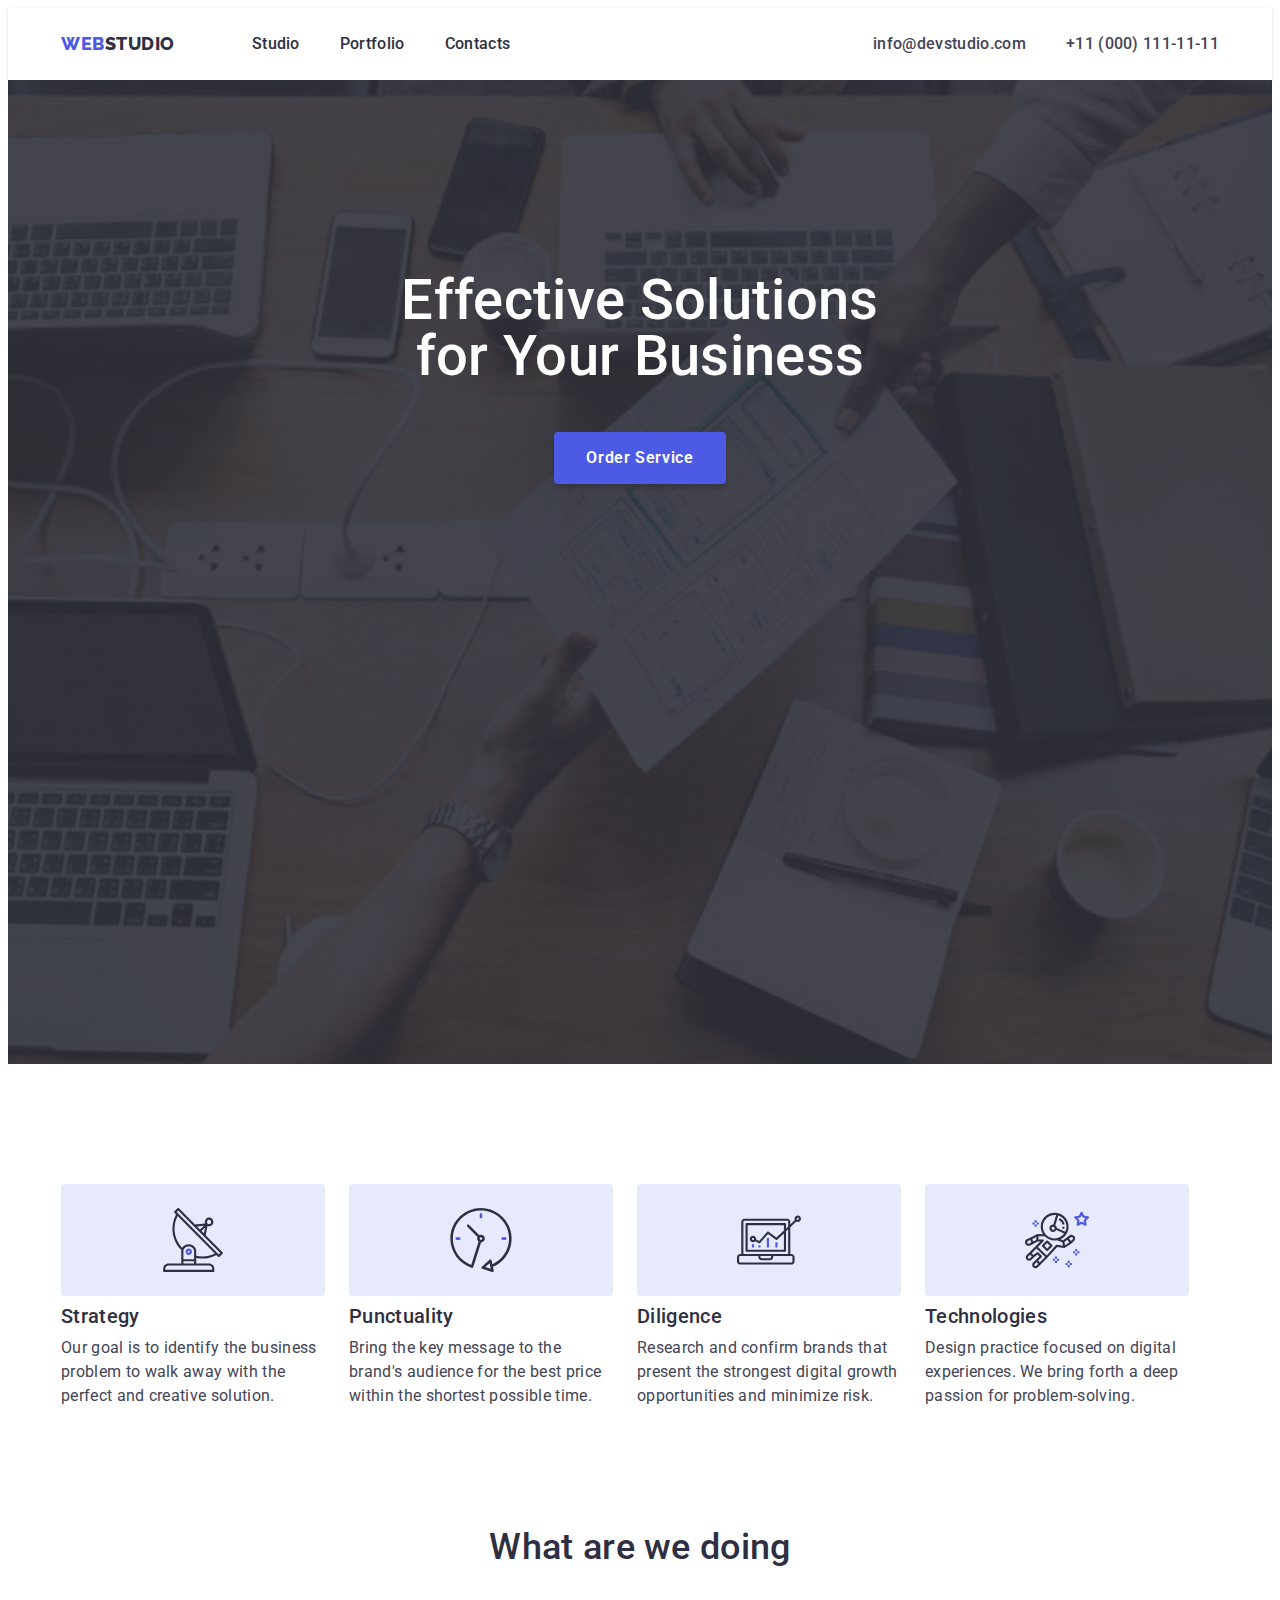
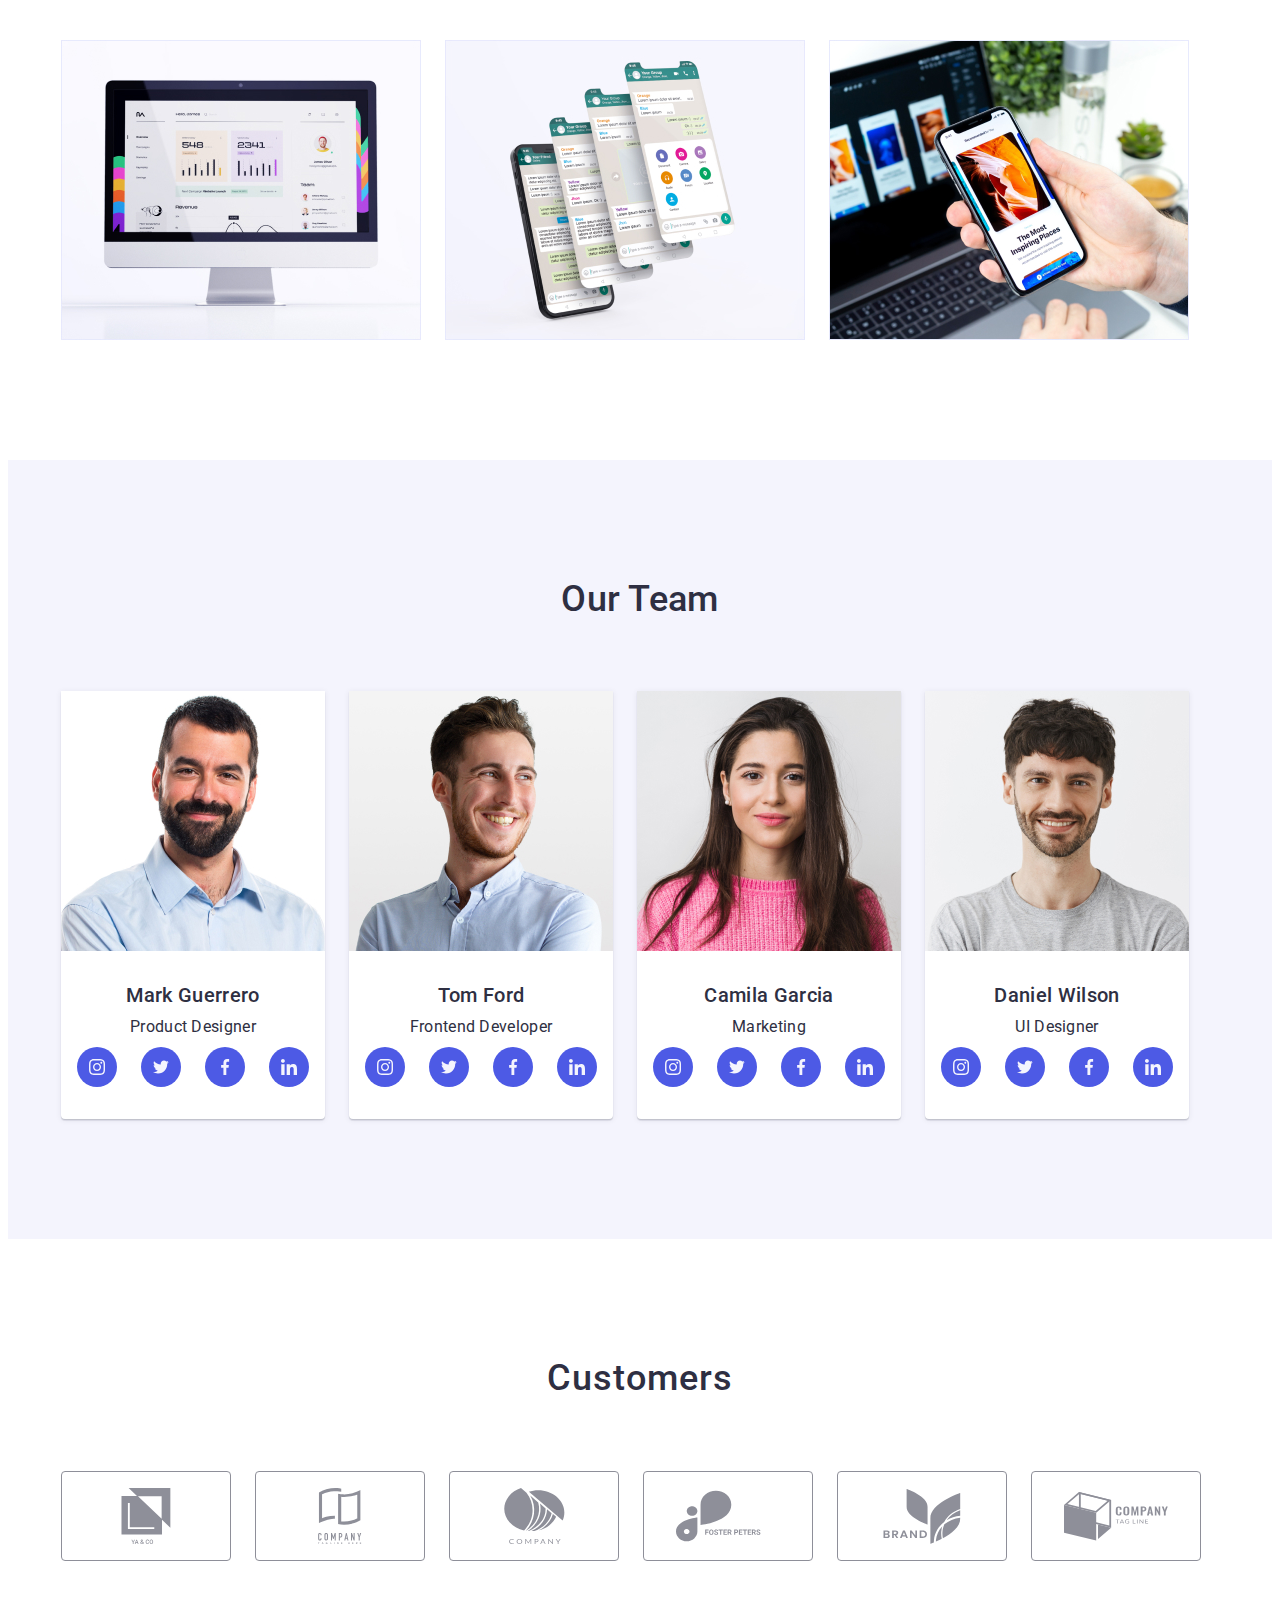
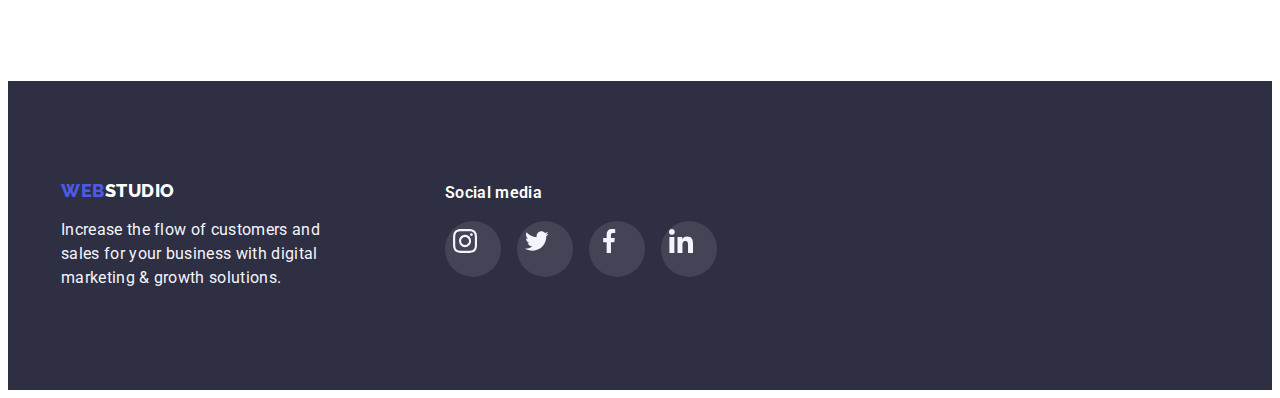
==== index.html @ 5d676b27 "Add file WebStudio" ====
<!DOCTYPE html>
<html lang="en">
  <head>
    <meta charset="UTF-8" />
    <meta http-equiv="X-UA-Compatible" content="IE=edge" />
    <meta name="viewport" content="width=device-width, initial-scale=1.0" />
    <title>WebStudio</title>
    <link rel="preconnect" href="https://fonts.googleapis.com" />
    <link rel="preconnect" href="https://fonts.gstatic.com" crossorigin />
    <link
      href="https://fonts.googleapis.com/css2?family=Raleway:wght@800&family=Roboto:wght@400;500;700;900&display=swap"
      rel="stylesheet"
    />
    <link rel="stylesheet" 
    href="https://cdnjs.cloudflare.com/ajax/libs/modern-normalize/1.1.0/modern-normalize.min.css" 
    integrity="sha512-wpPYUAdjBVSE4KJnH1VR1HeZfpl1ub8YT/NKx4PuQ5NmX2tKuGu6U/JRp5y+Y8XG2tV+wKQpNHVUX03MfMFn9Q==" 
    crossorigin="anonymous" 
    referrerpolicy="no-referrer" 
    />
    <link rel="stylesheet" href="./css/styles.css" />
  </head>
  <body>
    <header class="header">
      <div class="container header-list">
        <nav class="navigation">
          <a href="index.html" class="logo-header logo"
            ><span class="logo-web">Web</span>Studio</a
          >
          <ul class="nav-list list">
            <li class="nav-li"><a href="./index.html" class="nav-link">Studio</a></li>
            <li class="nav-li"><a href="./portfolio.html" class="nav-link">Portfolio</a></li>
            <li class="nav-li"><a href="" class="nav-link">Contacts</a></li>
          </ul>
        </nav>
        <ul class="contact-list list">
          <li class="contact-li">
            <a href="mailto:info@devstudio.com" class="contact"
              >info@devstudio.com</a>
          </li>
          <li class="contact-li">
            <a href="tel:+110001111111" class="contact">+11 (000) 111-11-11</a>
          </li>
        </ul>
      </div>
    </header>

    <main>
      <section class="section hero">
        <div class="container">
          <h1 class="hero-title">Effective Solutions <br> for Your Business</h1>
          <button type="button" class="btn-hero">Order Service</button>
        </div>
      </section>

      <section class="section work">
        <div class="container">
        <!--<h2>How we are working</h2>-->
          <ul class="work-list list">
            <li class="list-item">
              <div class="work-icon">
                <svg class="item-icon">
                  <use href="./images/icons.svg#icon-antenna"></use>
                </svg>
              </div>
              <h3 class="work-title">Strategy</h3>
              <p class="work-text">
                Our goal is to identify the business problem to walk away with the
                perfect and creative solution.
              </p>
            </li>

            <li class="list-item">
              <div class="work-icon">
                <svg class="item-icon">
                  <use href="./images/icons.svg#icon-clock"></use>
                </svg>
              </div>
              <h3 class="work-title">Punctuality</h3>
              <p class="work-text">
                Bring the key message to the brand's audience for the best price
                within the shortest possible time.
              </p>
            </li>

            <li class="list-item">
              <div class="work-icon">
                <svg class="item-icon">
                  <use href="./images/icons.svg#icon-diagram"></use>
                </svg>
              </div>
              <h3 class="work-title">Diligence</h3>
              <p class="work-text">
                Research and confirm brands that present the strongest digital
                growth opportunities and minimize risk.
              </p>
            </li>

            <li class="list-item">
              <div class="work-icon">
                <svg class="item-icon">
                  <use href="./images/icons.svg#icon-astronaut"></use>
                </svg>
              </div> 
              <h3 class="work-title">Technologies</h3>
              <p class="work-text">
                Design practice focused on digital experiences. We bring forth a
                deep passion for problem-solving.
              </p>
            </li>
          </ul>
      </div>
      </section>

      <section class="section">
        <div class="container">
          <h2 class="second-title">What are we doing</h2>
          <ul class="doing-list list">
            <li class="doing-item">
              <img
                src="./images/monitor.jpg"
                alt="PC application"
                width="360"
                height="300"
              />
            </li>
            <li class="doing-item">
              <img
                src="./images/menumobile.jpg"
                alt="mobile app"
                width="360"
                height="300"
              />
            </li>
            <li class="doing-item">
              <img
                src="./images/mobil.jpg"
                alt="design solutions"
                width="360"
                height="300"
              />
            </li>
          </ul>
        </div>  
      </section>

      <section class="section our-team">
        <div class="container">
          <h2 class="second-title">Our Team</h2>
          <ul class="team-card list">
            <li class="team-person">
              <img
                src="./images/mark.jpg"
                alt="Mark Guerrero"
                width="264"
                height="260"
              />
              <div class="team-item">
              <h3 class="team-name">Mark Guerrero</h3>
              <p class="team-profession">Product Designer</p>
                <ul class="social-list list">
                  <li class="social-item">
                    <a href="/" class="social-link" aria-label="Instagram">
                      <svg class="social-icon">
                        <use href="./images/icons.svg#icon-instagram"></use>
                      </svg>
                    </a>
                  </li>
                  <li class="social-item">
                    <a href="/" class="social-link" aria-label="Twitter">
                      <svg class="social-icon">
                        <use href="./images/icons.svg#icon-twitter"></use>
                      </svg>
                    </a>
                  </li>
                  <li class="social-item">
                    <a href="/" class="social-link" aria-label="Facebook">
                      <svg class="social-icon">
                        <use href="./images/icons.svg#icon-facebook"></use>
                      </svg>
                    </a>
                  </li>
                  <li class="social-item">
                    <a href="/" class="social-link" aria-label="Linkedin">
                      <svg class="social-icon">
                        <use href="./images/icons.svg#icon-linkedin"></use>
                      </svg>
                    </a>
                  </li>
                </ul>
              </div>
            </li>

            <li class="team-person">
              <img
                src="./images/tom.jpg"
                alt="Tom Ford"
                width="264"
                height="260"
              />
              <div class="team-item">
              <h3 class="team-name">Tom Ford</h3>
              <p class="team-profession">Frontend Developer</p>
                <ul class="social-list list">
                  <li class="social-item">
                    <a href="/" class="social-link" aria-label="Instagram">
                      <svg class="social-icon">
                        <use href="./images/icons.svg#icon-instagram"></use>
                      </svg>
                    </a>
                  </li>
                  <li class="social-item">
                    <a href="/" class="social-link" aria-label="Twitter">
                      <svg class="social-icon">
                        <use href="./images/icons.svg#icon-twitter"></use>
                      </svg>
                    </a>
                  </li>
                  <li class="social-item">
                    <a href="/" class="social-link" aria-label="Facebook">
                      <svg class="social-icon">
                        <use href="./images/icons.svg#icon-facebook"></use>
                      </svg>
                    </a>
                  </li>
                  <li class="social-item">
                    <a href="/" class="social-link" aria-label="Linkedin">
                      <svg class="social-icon">
                        <use href="./images/icons.svg#icon-linkedin"></use>
                      </svg>
                    </a>
                  </li>
                </ul>
              </div>
            </li>

            <li class="team-person">
              <img
                src="./images/camila.jpg"
                alt="Camila Garcia"
                width="264"
                height="260"
              />
              <div class="team-item">
              <h3 class="team-name">Camila Garcia</h3>
              <p class="team-profession">Marketing</p>
                <ul class="social-list list">
                  <li class="social-item">
                    <a href="/" class="social-link" aria-label="Instagram">
                      <svg class="social-icon">
                        <use href="./images/icons.svg#icon-instagram"></use>
                      </svg>
                    </a>
                  </li>
                  <li class="social-item">
                    <a href="/" class="social-link" aria-label="Twitter">
                      <svg class="social-icon">
                        <use href="./images/icons.svg#icon-twitter"></use>
                      </svg>
                    </a>
                  </li>
                  <li class="social-item">
                    <a href="/" class="social-link" aria-label="Facebook">
                      <svg class="social-icon">
                        <use href="./images/icons.svg#icon-facebook"></use>
                      </svg>
                    </a>
                  </li>
                  <li class="social-item">
                    <a href="/" class="social-link" aria-label="Linkedin">
                      <svg class="social-icon">
                        <use href="./images/icons.svg#icon-linkedin"></use>
                      </svg>
                    </a>
                  </li>
                </ul>
              </div> 
            </li>
            
            <li class="team-person">
              <img
                src="./images/daniel.jpg"
                alt="Daniel Wilson"
                width="264"
                height="260"
              />
              <div class="team-item">
              <h3 class="team-name">Daniel Wilson</h3>
              <p class="team-profession">UI Designer</p>
                <ul class="social-list list">
                  <li class="social-item">
                    <a href="/" class="social-link" aria-label="Instagram">
                      <svg class="social-icon">
                        <use href="./images/icons.svg#icon-instagram"></use>
                      </svg>
                    </a>
                  </li>
                  <li class="social-item">
                    <a href="/" class="social-link" aria-label="Twitter">
                      <svg class="social-icon">
                        <use href="./images/icons.svg#icon-twitter"></use>
                      </svg>
                    </a>
                  </li>
                  <li class="social-item">
                    <a href="/" class="social-link" aria-label="Facebook">
                      <svg class="social-icon">
                        <use href="./images/icons.svg#icon-facebook"></use>
                      </svg>
                    </a>
                  </li>
                  <li class="social-item">
                    <a href="/" class="social-link" aria-label="Linkedin">
                      <svg class="social-icon">
                        <use href="./images/icons.svg#icon-linkedin"></use>
                      </svg>
                    </a>
                  </li>
                </ul>
            </div>
            </li>
          </ul>
        </div>  
      </section>
      
      <section class="section">
        <div class="container">
          <h2 class="customers-title">Customers</h2>
          <ul class="customers-list list">
            <li class="customers-item">
              <a href="/" class="customers-link link">
                <svg class="customers-icon">
                  <use href="./images/icons.svg#icon-yaco"></use>
                </svg>
              </a>
            </li>
            <li class="customers-item">
              <a href="/" class="customers-link link">
                <svg class="customers-icon">
                  <use href="./images/icons.svg#icon-tagline"></use>
                </svg>
              </a>
            </li>
            <li class="customers-item">
              <a href="/" class="customers-link link">
                 <svg class="customers-icon">
                  <use href="./images/icons.svg#icon-company"></use>
                </svg>
              </a>
            </li>
            <li class="customers-item">
              <a href="/" class="customers-link link">
                 <svg class="customers-icon">
                  <use href="./images/icons.svg#icon-fosterpeters"></use>
                </svg>
              </a>
            </li>
            <li class="customers-item">
              <a href="/" class="customers-link link">
                 <svg class="customers-icon">
                  <use href="./images/icons.svg#icon-brand"></use>
                </svg>
              </a>
            </li>
            <li class="customers-item">
              <a href="/" class="customers-link link">
                <svg class="customers-icon">
                  <use href="./images/icons.svg#icon-linecompany"></use>
                </svg>
              </a>
            </li>
          </ul>
        </div>
      </section>
    </main>

    <footer class="foother-page">
      <div class="container foother-flex">
        <div class="foother-item">
        <a href="index.html" class="foot-logo logo"
          ><span class="logo-web">Web</span>Studio</a
        >
        <p class="foother-ending">
          Increase the flow of customers and sales for your business with digital
          marketing & growth solutions.
        </p>
      </div>
        <div class="foother-item">
          <h3 class="social-title">Social media</h3>
          <ul class="social-fot-list list">
            <li class="social-fot-item">
                <a href="/" class="social-fot-link" aria-label="Instagram">
                  <svg class="social-fot-icon">
                     <use href="./images/icons.svg#icon-instagram"></use>
                  </svg>
                </a>
            </li>
            <li class="social-fot-item">
              <a href="/" class="social-fot-link" aria-label="Twitter">
                <svg class="social-fot-icon">
                  <use href="./images/icons.svg#icon-twitter"></use>
                </svg>
              </a>
            </li>
            <li class="social-fot-item">
              <a href="/" class="social-fot-link" aria-label="Facebook">
                <svg class="social-fot-icon">
                  <use href="./images/icons.svg#icon-facebook"></use>
                </svg>
              </a>
            </li>
            <li class="social-fot-item">
              <a href="/" class="social-fot-link" aria-label="Linkedin">
                <svg class="social-fot-icon">
                  <use href="./images/icons.svg#icon-linkedin"></use>
                </svg>
              </a>
            </li>
          </ul>
        </div>
    </div>
    </footer>
  </body>
</html>
---- css/styles.css ----
:root {
  --main-color: #2e2f42;
  --second-color: #434455;
  --third-color: #ffffff;
  --small-color: #4d5ae5;
  --button-color: #404bbf;
  --ligt-color: #f4f4fd;
  --cloud-btn: #E7E9FC;
  --social-link: #31d0aa;
  --customers-logo: #8E8F99;
}

body {
  font-family: "Roboto", sans-serif;
  color: var(--main-color);
  background-color: var(--third-color);
  letter-spacing: 0.02em;
}

/* Container */

.container {
  max-width: 1158px;
  margin-left: auto;
  margin-right: auto;
  padding: 0 15px;
}

/* Minus */

h1,
h2,
h3,
p {margin-top: 0;
  margin-bottom: 0;
}

.section {
  padding-top: 120px;
  padding-bottom: 120px;
}

.list {
  list-style: none;
  margin-top: 0;
  margin-bottom: 0;
  padding-right: 0;
  padding-left: 0;
}

img {
  display: block;
  max-width: 100%;
}


/* Header */

.header {
  background-color: var(--third-color);
  font-size: 16px;
  font-weight: 500;
  line-height: 1.5;
  border-bottom: 1px;
  box-shadow: 0px 1px 6px rgba(46, 47, 66, 0.08), 0px 1px 1px rgba(46, 47, 66, 0.16), 0px 2px 1px rgba(46, 47, 66, 0.08);
}

.header-list {
  display: flex;
  margin-left: auto;
  align-items: center;
}

.logo-header {
  margin-right: 77px;
  padding-top: 24px;
  padding-bottom: 24px;
}

.logo{  
  color: var(--main-color);  
  font-family: "Raleway", sans-serif;
  font-weight: 800;
  font-size: 18px;
  line-height: 1.3;
  letter-spacing: 0.03em;
  
  
  text-transform: uppercase;
  text-decoration: none;
}

.logo-web {
  color: var(--small-color);
}

.navigation {
  display: flex;
}

.nav-list {
  display: flex;
}

.nav-li:not(:last-child) {
  margin-right: 40px;
}


.nav-link {
  display: block;
  padding-top: 24px;
  padding-bottom: 24px;
  
  color: var(--main-color);
  text-decoration: none;
}

.nav-link:hover,
.nav-link:focus {
  color: var(--second-color);
}
.nav-link:active {
  color: var(--small-color);
}

.contact-list {
  display: flex;
  margin-left: auto;

  font-size: 16px;
  line-height: 1.5;
}

.contact-li:not(:last-child) {
  margin-right: 40px;
}

.contact {
  padding-top: 24px;
  padding-bottom: 24px;
  color: var(--second-color);
  text-decoration: none;
}

.contact:hover,
.contact:focus {
  color: var(--small-color);
}


/* Main */

/* Hero section */
.hero {
  background-color: var(--main-color);
  text-align: center;
  padding-top: 192px;
  padding-bottom: 192px;    

  max-width: 1440px;
  height: 600px;
  background-image: linear-gradient(to right, rgba(47, 48, 58, 0.9), rgba(47, 48, 58, 0.9)),
  url(../images/people-office.jpg);
  background-repeat: no-repeat;
  background-size: cover;
  background-position: center;}


.hero-title {
  color: var(--third-color);
  font-weight: 500;
  font-size: 56px;
  line-height: 1;
  margin-top: 0;
  margin-bottom: 48px;
}

.btn-hero {    
  background: var(--small-color);
  color: var(--third-color);
  font-family: inherit;
  font-weight: 600;
  font-size: 16px;
  line-height: 1.1;
  letter-spacing: 0.04em;
  min-width: 170px;

  box-shadow: 0px 4px 4px rgba(0, 0, 0, 0.15);
  border-radius: 4px;
  padding: 15px 30px;
  border-color: transparent;
  cursor: pointer;
}

.btn-hero:hover,
.btn-hero:focus {
  color: 0px 1px 6px rgba(46, 47, 66, 0.08), 0px 1px 1px rgba(46, 47, 66, 0.16),
    0px 2px 1px rgba(46, 47, 66, 0.08);
  box-shadow: 0px 4px 4px rgba(0, 0, 0, 0.15);
}
.btn-hero:active {
  background-color: var(--button-color);
}

/* How we are working section */
.work {
  padding-bottom: 0;
  background-color: var(--third-color);
}

.work-list {
  display: flex;  
}

.list-item {
  width: 264px;
}

.list-item:not(:last-child) {
  margin-right: 24px;
}

.work-icon {
  display: flex;
  justify-content: center;
  align-items: center;
  width: 264px;
  height: 112px;
  margin-bottom: 8px;
  
  background-color: var(--cloud-btn);
  border-radius: 4px;
}

.item-icon {
  width: 64px;
  height: 64px;
}

.work-title {  
  margin-top: 0;
  margin-bottom: 8px;
  
  font-weight: 500;
  font-size: 20px;
  line-height: 1.2;

}

.work-text {
  color: var(--second-color);
  font-size: 16px;
  line-height: 1.5;
}

/* What are we doing section*/
.doing {
  padding-top: 0;
}

.second-title {
  text-align: center;
  margin-top: 0;
  margin-bottom: 72px;
  
  font-weight: 500;
  font-size: 36px;
  line-height: 1.1;
}

.doing-list {
  display: flex;
  }

.doing-item:not(:last-child) {
  margin-right: 24px;
}

/* Our team */
.our-team {
  background-color: var(--ligt-color);
}

.team-card{
  display: flex;
}

.team-person {
  width: 264px;
  background: var(--third-color);
  box-shadow: 0px 1px 6px rgba(46, 47, 66, 0.08), 0px 1px 1px rgba(46, 47, 66, 0.16), 0px 2px 1px rgba(46, 47, 66, 0.08);
  border-radius: 0px 0px 4px 4px;
}

.team-person:not(:last-child) {
  margin-right: 24px;
}

.team-item {
  text-align: center;
  padding-top: 32px;
  padding-bottom: 32px;
}

.team-name {  
  margin-bottom: 8px;
  
  font-weight: 500;
  font-size: 20px;
  line-height: 1.2;

}

.team-profession {
  margin-bottom: 8px;

  font-size: 16px;
  line-height: 1.5;
}

.social-link {
  display: inline-flex;
  justify-content: center;
  align-items: center;
  width: 40px;
  height: 40px;
  border-radius: 50%;
  background-color: var(--small-color);
}

.social-list {
  display: flex;
  justify-content: center;
  align-items: center;
}

.social-item:not(:last-child) {
  margin-right: 24px;
}

.social-icon {
  width: 16px;
  height: 16px;
}

/* Customers */

.customers-title {
  margin-bottom: 72px;

  font-weight: 500;
  font-size: 36px;
  line-height: 1.1;
  text-align: center;
  letter-spacing: 0.03em;
}

.customers-list {
  display: flex;
}

.customers-item:not(:last-child) {
  margin-right: 24px;
}

.customers-link {
  display: inline-flex;
  justify-content: center;
  align-items: center;

  width: 168px;
  height: 88px;
  border: 1px solid var(--customers-logo);
  border-radius: 4px;
}

.customers-icon:hover,
.customers-icon:focus {
  fill: var(--small-color);
}

.customers-icon {
  fill: var(--customers-logo);
  width: 104px;
  height: 56px;
}

.customers-link:hover,
.customers-link:focus {
  fill: var(--small-color);
  border: 1px solid var(--small-color);;
}


/* Foother */
.foot-logo {
  display: block;
  margin-bottom: 16px;
  
  color: var(--third-color);
  line-height: 1.16;
}

.foother-page {
  padding-top: 100px;
  padding-bottom: 100px;

  background-color: var(--main-color);
}

.foother-ending {
  max-width: 264px;

  color: var(--ligt-color);
  font-size: 16px;
  line-height: 1.5;
}

.social-title {
  margin-bottom: 16px;
  font-weight: 600;
  font-size: 16px;
  line-height: 1.5;
  
  color: var(--third-color);
}

.foother-flex {
  display: flex;
}

.foother-item:not(:last-child) {
  margin-right: 120px;
}

.social-fot-list {
  display: flex;
}

.social-fot-link {
  display: inline-flex;
  padding: 8px 8px;
  width: 40px;
  height: 40px;

  border-radius: 50%;
  background-color: rgba(255, 255, 255, 0.1);
}

.social-fot-link:hover,
.social-fot-link:focus {
  background-color: var(--social-link);
}

.social-fot-item:not(:last-child) {
  margin-right: 16px;
}

.social-fot-icon {
  width: 24px;
  height: 24px;
}


/* Portfolio */
.portfolio {padding-top: 84px;}

.project-filter {
  display: flex;
  justify-content: center;
  margin-bottom: 84px;
}

.btn-projects {
  font-family: inherit;
  font-weight: 500;
  font-size: 16px;
  line-height: 1.5;
  letter-spacing: 0.04em;
  color: var(--small-color);
  padding: 8px 16px; 
  min-width: 69px;

  background-color: var(--ligt-color);
  border: transparent;
  border-radius: 4px;
  align-items: center;
  cursor: pointer;
}

.btn-projects:hover,
.btn-projects:focus {
  background-color: var(--small-color);
  color: var(--third-color);
  box-shadow: 0px 3px 1px rgba(0, 0, 0, 0.1), 0px 2px 1px rgba(0, 0, 0, 0.08), 0px 2px 2px rgba(0, 0, 0, 0.12);
}

.btn-list:not(:last-child) {
  margin-right: 24px;
}

.project-list {
  display: flex;
  flex-wrap: wrap;
}

.project-item {
  width: 360px;
  margin-right: 24px;
  margin-bottom: 48px; 
  
  border: 0.5px solid var(--ligt-color);
}

.project-item:nth-child(3n) {
  margin-right: 0;
}

.project-item:nth-last-child(-n + 3) {
  margin-bottom: 0;
}

.project-item:hover,
.project-item:focus {
  box-shadow: 0px 1px 6px rgba(46, 47, 66, 0.08), 
  0px 1px 1px rgba(46, 47, 66, 0.16), 
  0px 2px 1px rgba(46, 47, 66, 0.08);
}

.item-description {
  padding-top: 32px;
  padding-bottom: 32px;
  padding-left: 16px; 
  
  background: var(--third-color);
  border-bottom: 0.5px solid var(--ligt-color);
  border-left: 0.5px solid var(--ligt-color);
  border-right: 0.5px solid var(--ligt-color);
  box-shadow: 0px 1px 6px rgba(46, 47, 66, 0.08);
}

.project-link {
  text-decoration: none;
}

.name-project {  
  margin-bottom: 8px;

  color: var(--main-color);
  font-weight: 500;
  font-size: 20px;
  line-height: 1.2;

}

.project-type {
  color: var(--second-color);
  font-size: 16px;
  line-height: 1.5;
}

.pay-text {
  background-color: var(--small-color);
  color: var(--ligt-color);
  font-size: 16px;
  line-height: 1.5;
}
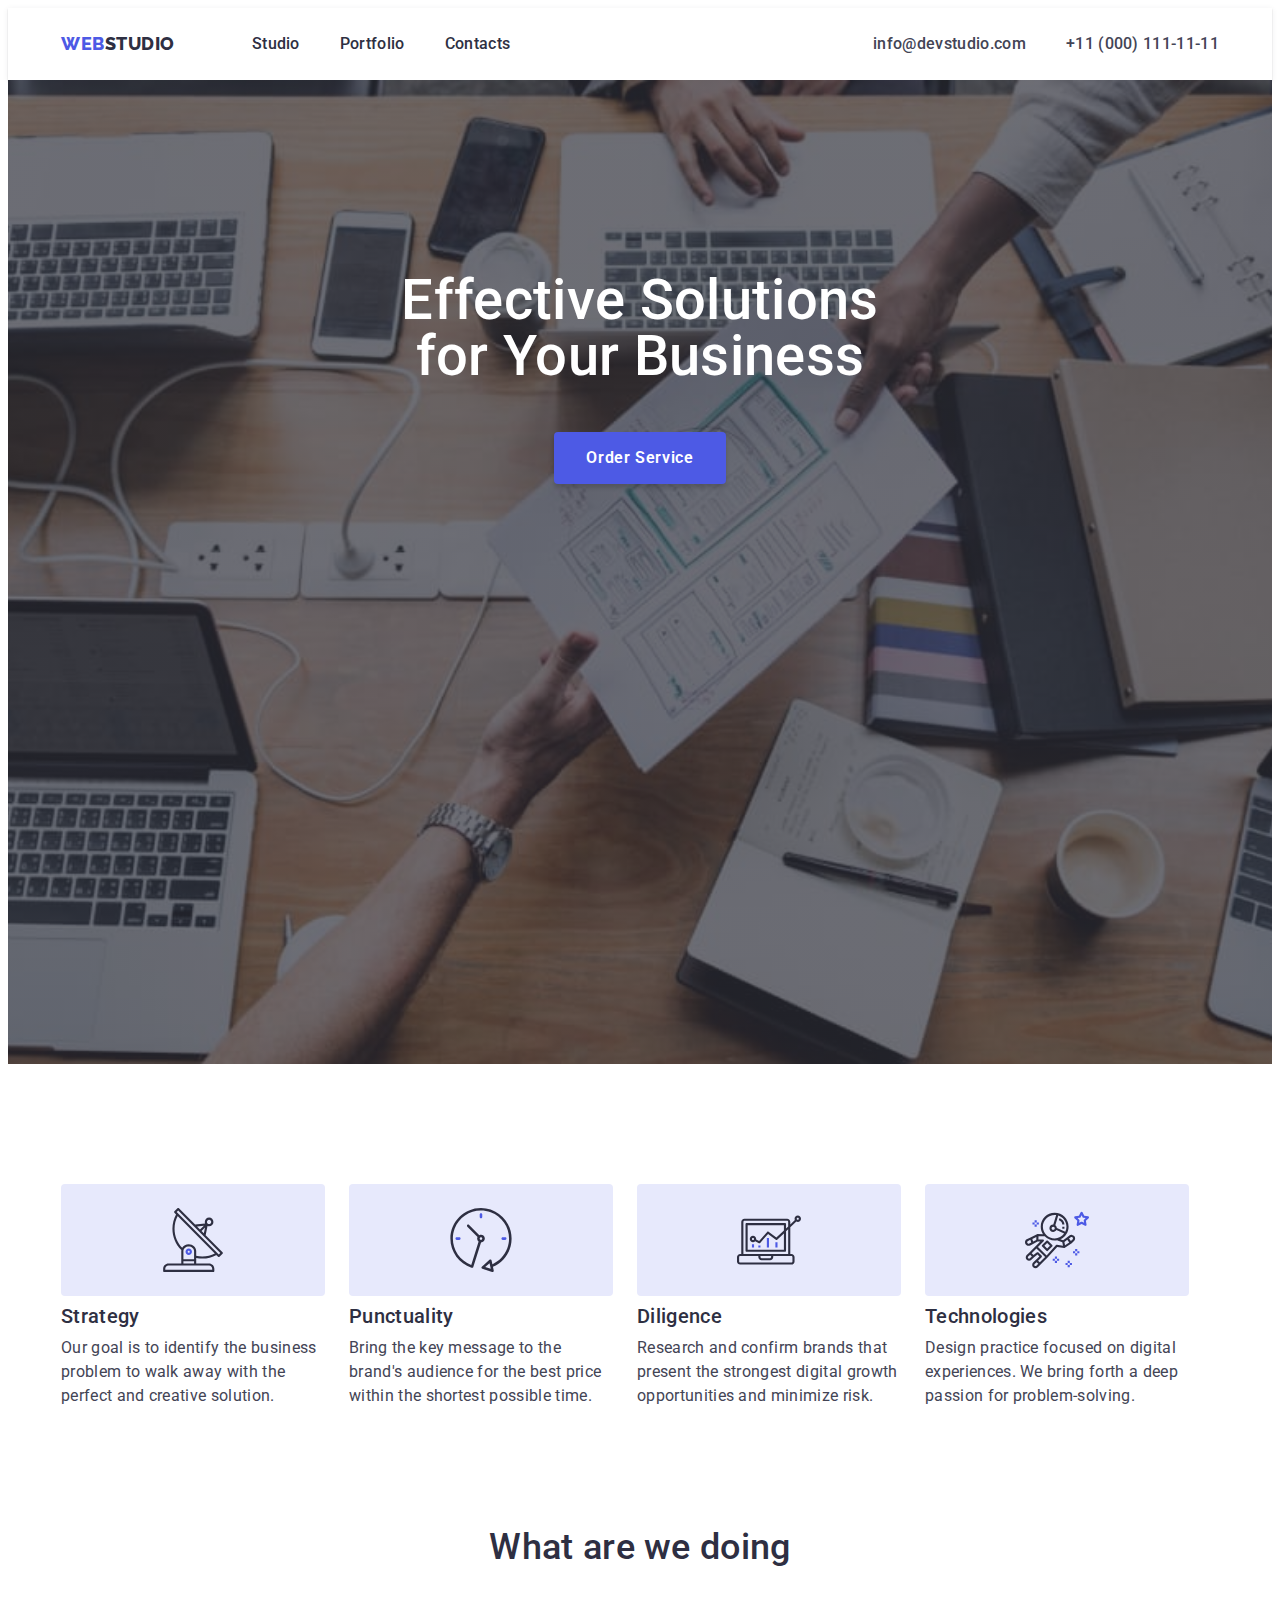
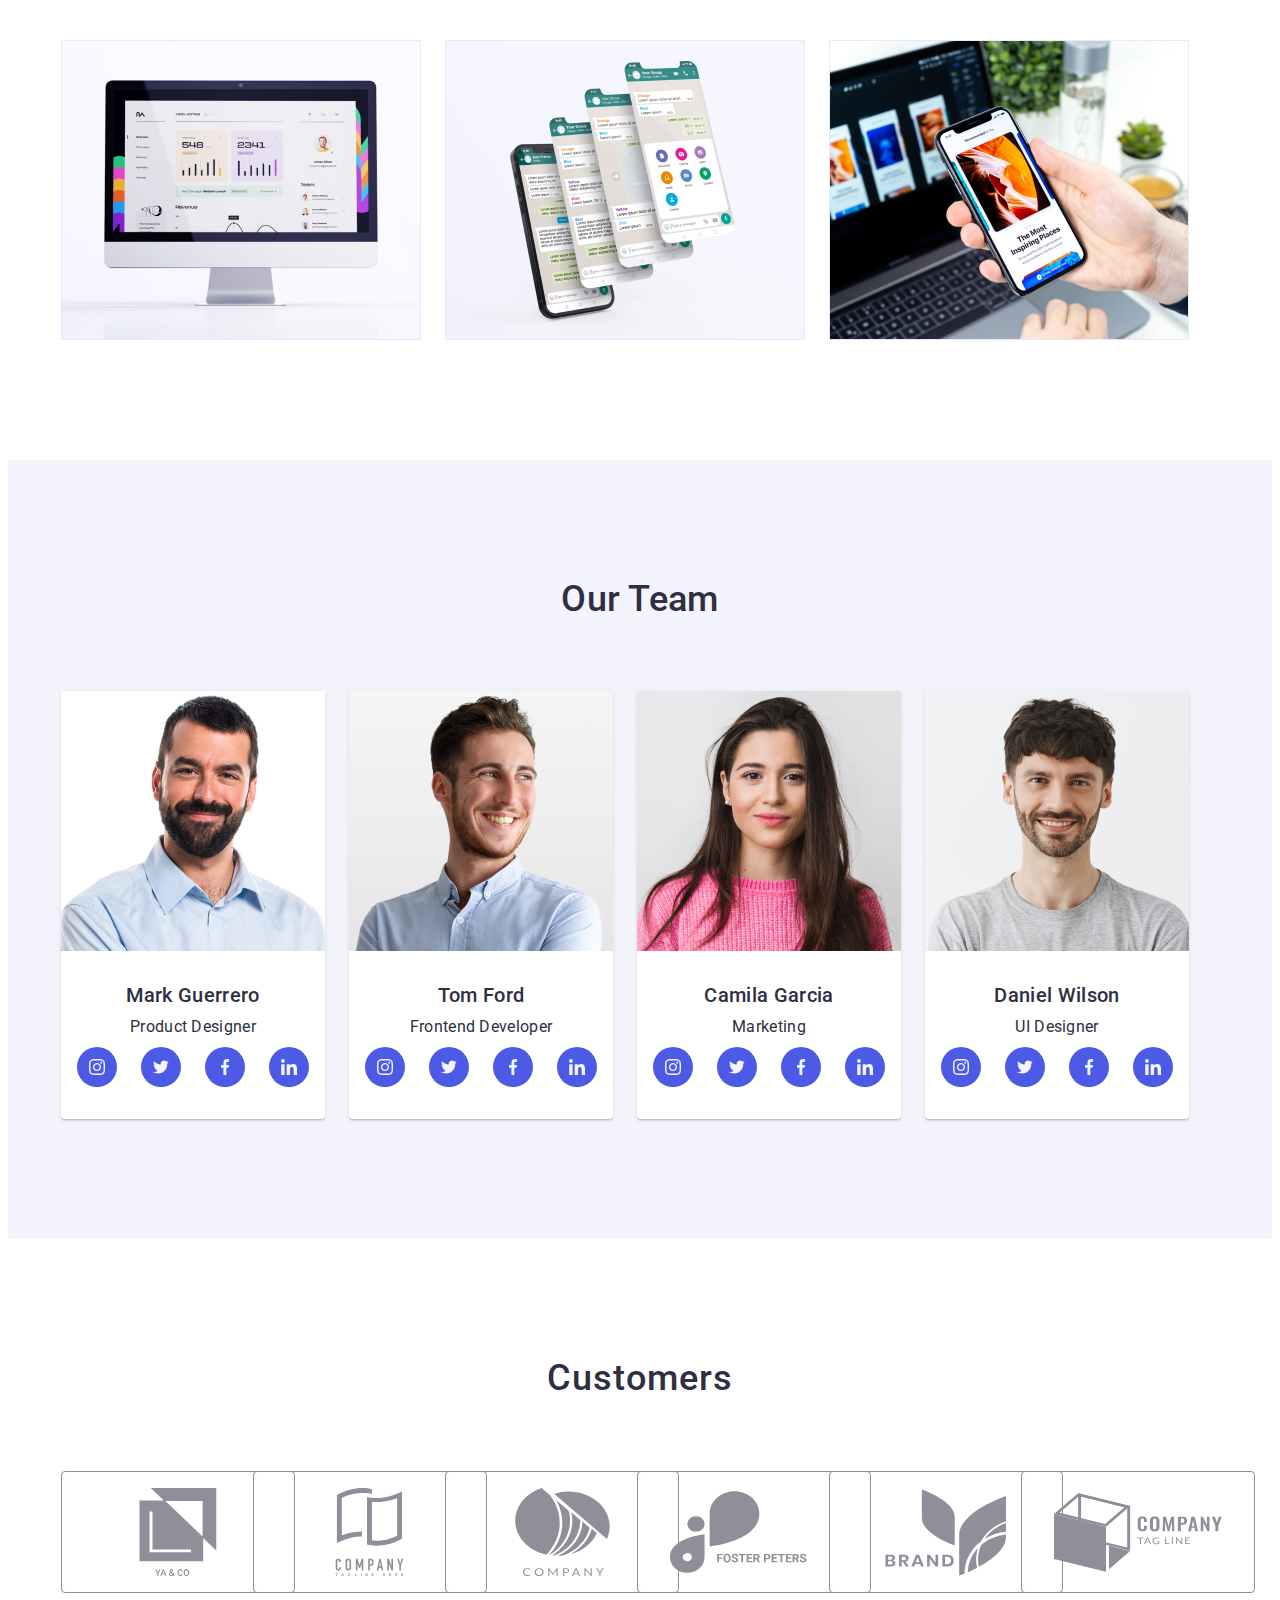
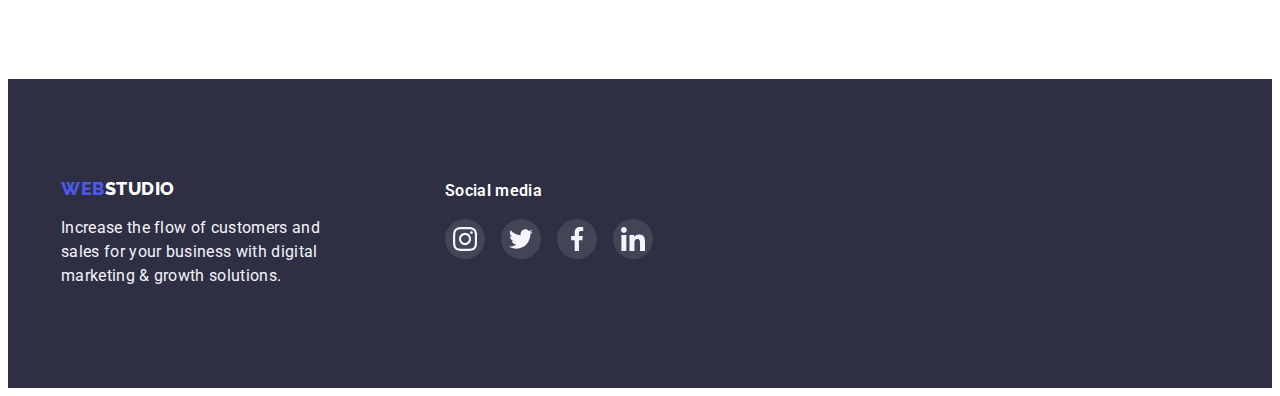
==== commit edc4776b: "Add svg change" ====
--- a/index.html
+++ b/index.html
@@ -385,7 +385,7 @@
         </p>
       </div>
         <div class="foother-item">
-          <h3 class="social-title">Social media</h3>
+          <p class="social-title">Social media</p>
           <ul class="social-fot-list list">
             <li class="social-fot-item">
                 <a href="/" class="social-fot-link" aria-label="Instagram">
--- a/css/styles.css
+++ b/css/styles.css
@@ -160,7 +160,7 @@
 
   max-width: 1440px;
   height: 600px;
-  background-image: linear-gradient(to right, rgba(47, 48, 58, 0.9), rgba(47, 48, 58, 0.9)),
+  background-image: linear-gradient(to right, rgba(47, 48, 58, 0.7), rgba(47, 48, 58, 0.7)),
   url(../images/people-office.jpg);
   background-repeat: no-repeat;
   background-size: cover;
@@ -195,12 +195,14 @@
 
 .btn-hero:hover,
 .btn-hero:focus {
-  color: 0px 1px 6px rgba(46, 47, 66, 0.08), 0px 1px 1px rgba(46, 47, 66, 0.16),
-    0px 2px 1px rgba(46, 47, 66, 0.08);
-  box-shadow: 0px 4px 4px rgba(0, 0, 0, 0.15);
-}
+box-shadow: 0px 1px 6px rgba(46, 47, 66, 0.08),
+ 0px 1px 1px rgba(46, 47, 66, 0.16), 
+ 0px 2px 1px rgba(46, 47, 66, 0.08);
+}
+
 .btn-hero:active {
   background-color: var(--button-color);
+  box-shadow: 0px 4px 4px rgba(0, 0, 0, 0.15);
 }
 
 /* How we are working section */
@@ -323,16 +325,21 @@
   display: inline-flex;
   justify-content: center;
   align-items: center;
+  width: 100%;
+  height: 100%;
+  border-radius: 50%;
+  background-color: var(--small-color);
+}
+
+.social-list {
+  display: flex;
+  justify-content: center;
+  align-items: center;
+}
+
+.social-item {
   width: 40px;
   height: 40px;
-  border-radius: 50%;
-  background-color: var(--small-color);
-}
-
-.social-list {
-  display: flex;
-  justify-content: center;
-  align-items: center;
 }
 
 .social-item:not(:last-child) {
@@ -360,6 +367,11 @@
   display: flex;
 }
 
+.customers-item {
+  width: 168px;
+  height: 88px;
+}
+
 .customers-item:not(:last-child) {
   margin-right: 24px;
 }
@@ -368,30 +380,27 @@
   display: inline-flex;
   justify-content: center;
   align-items: center;
-
-  width: 168px;
-  height: 88px;
+  padding: 16px 32px;
+  width: 100%;
+  height: 100%;
+   
   border: 1px solid var(--customers-logo);
   border-radius: 4px;
-}
-
-.customers-icon:hover,
-.customers-icon:focus {
-  fill: var(--small-color);
+  color: var(--customers-logo);
 }
 
 .customers-icon {
-  fill: var(--customers-logo);
-  width: 104px;
-  height: 56px;
+ width: 100%;
+ height: 100%;
+
+ fill: currentColor;
 }
 
 .customers-link:hover,
 .customers-link:focus {
-  fill: var(--small-color);
-  border: 1px solid var(--small-color);;
-}
-
+  color: var(--small-color);
+  border: 1px solid var(--small-color);
+}
 
 /* Foother */
 .foot-logo {
@@ -430,6 +439,11 @@
   display: flex;
 }
 
+.social-fot-item {
+  width: 40px;
+  height: 40px;  
+}
+
 .foother-item:not(:last-child) {
   margin-right: 120px;
 }
@@ -440,9 +454,10 @@
 
 .social-fot-link {
   display: inline-flex;
-  padding: 8px 8px;
-  width: 40px;
-  height: 40px;
+  justify-content: center;
+  align-items: center;
+  width: 100%;
+  height: 100%;
 
   border-radius: 50%;
   background-color: rgba(255, 255, 255, 0.1);
@@ -521,13 +536,6 @@
   margin-bottom: 0;
 }
 
-.project-item:hover,
-.project-item:focus {
-  box-shadow: 0px 1px 6px rgba(46, 47, 66, 0.08), 
-  0px 1px 1px rgba(46, 47, 66, 0.16), 
-  0px 2px 1px rgba(46, 47, 66, 0.08);
-}
-
 .item-description {
   padding-top: 32px;
   padding-bottom: 32px;
@@ -541,7 +549,13 @@
 }
 
 .project-link {
+  display: block;
   text-decoration: none;
+}
+
+.project-link:hover,
+.project-link:focus {
+  box-shadow: 0px 1px 6px rgba(46, 47, 66, 0.08);
 }
 
 .name-project {  
@@ -551,7 +565,6 @@
   font-weight: 500;
   font-size: 20px;
   line-height: 1.2;
-
 }
 
 .project-type {
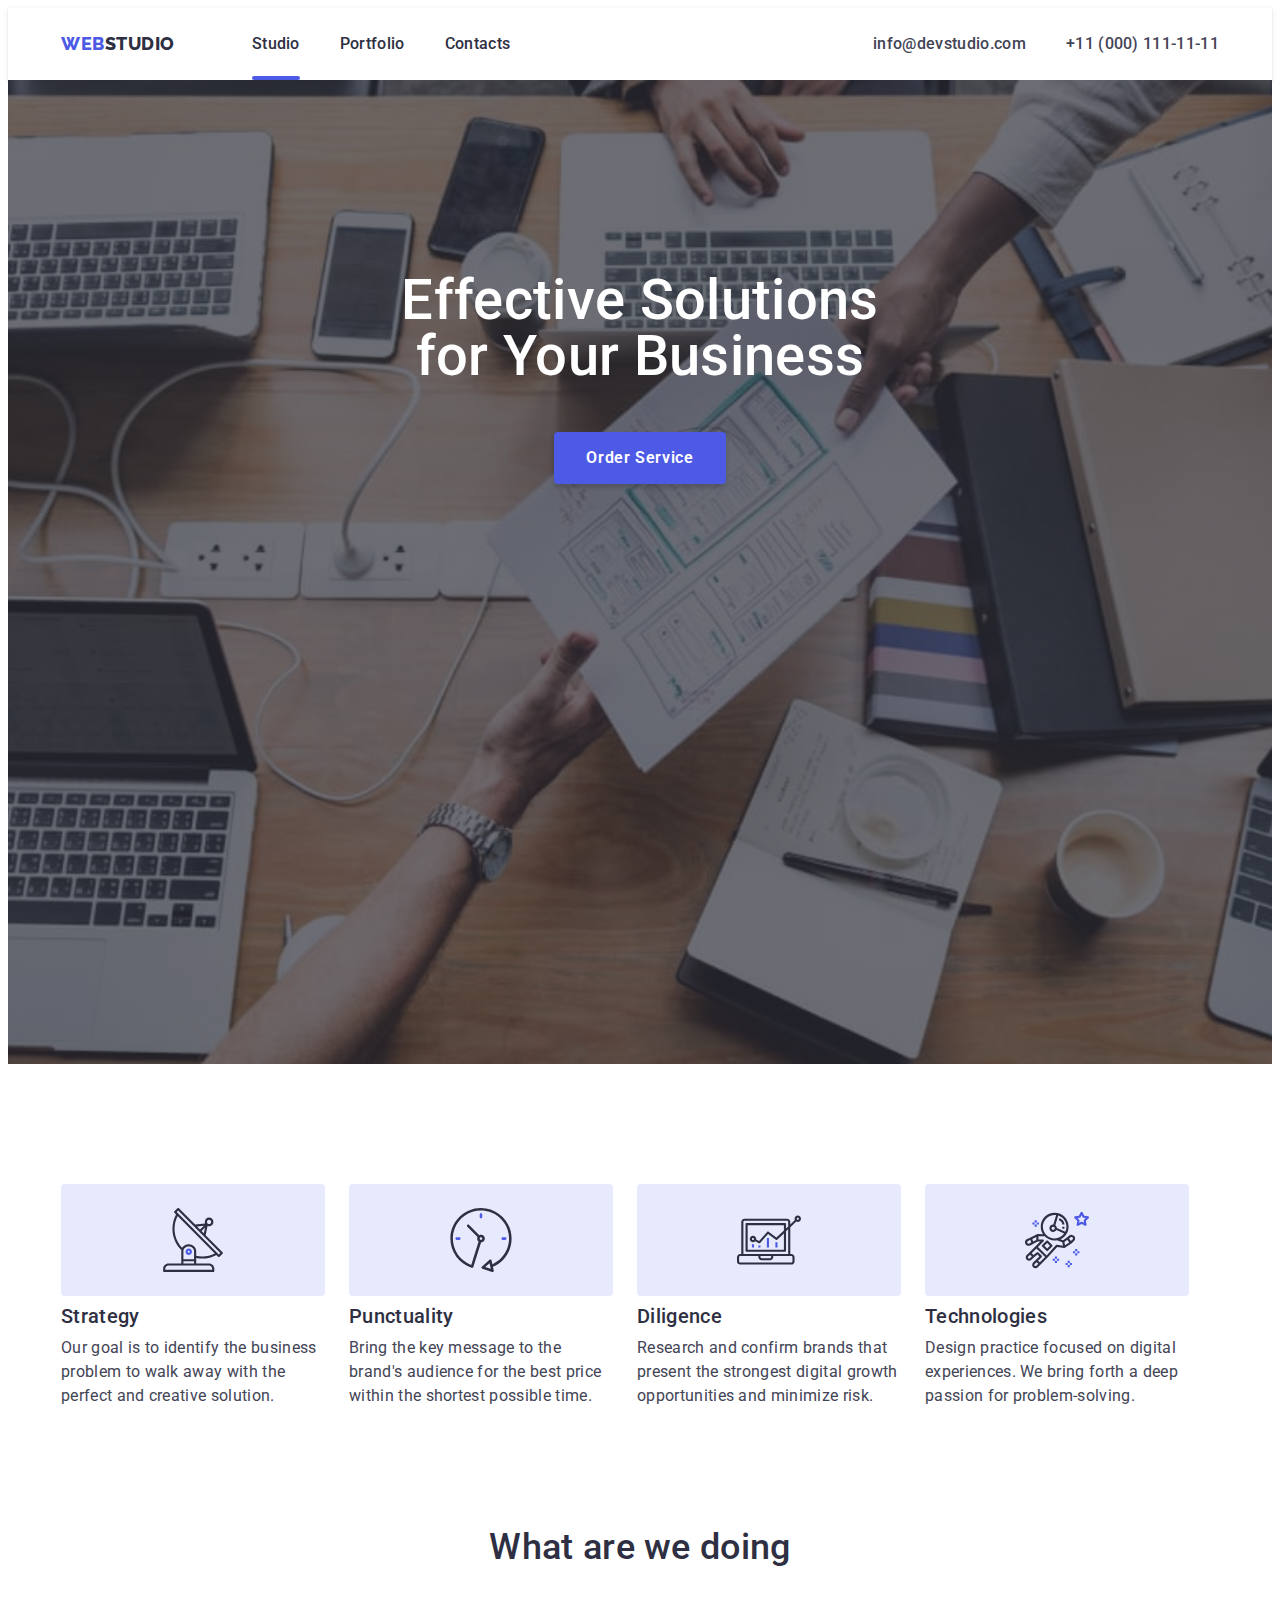
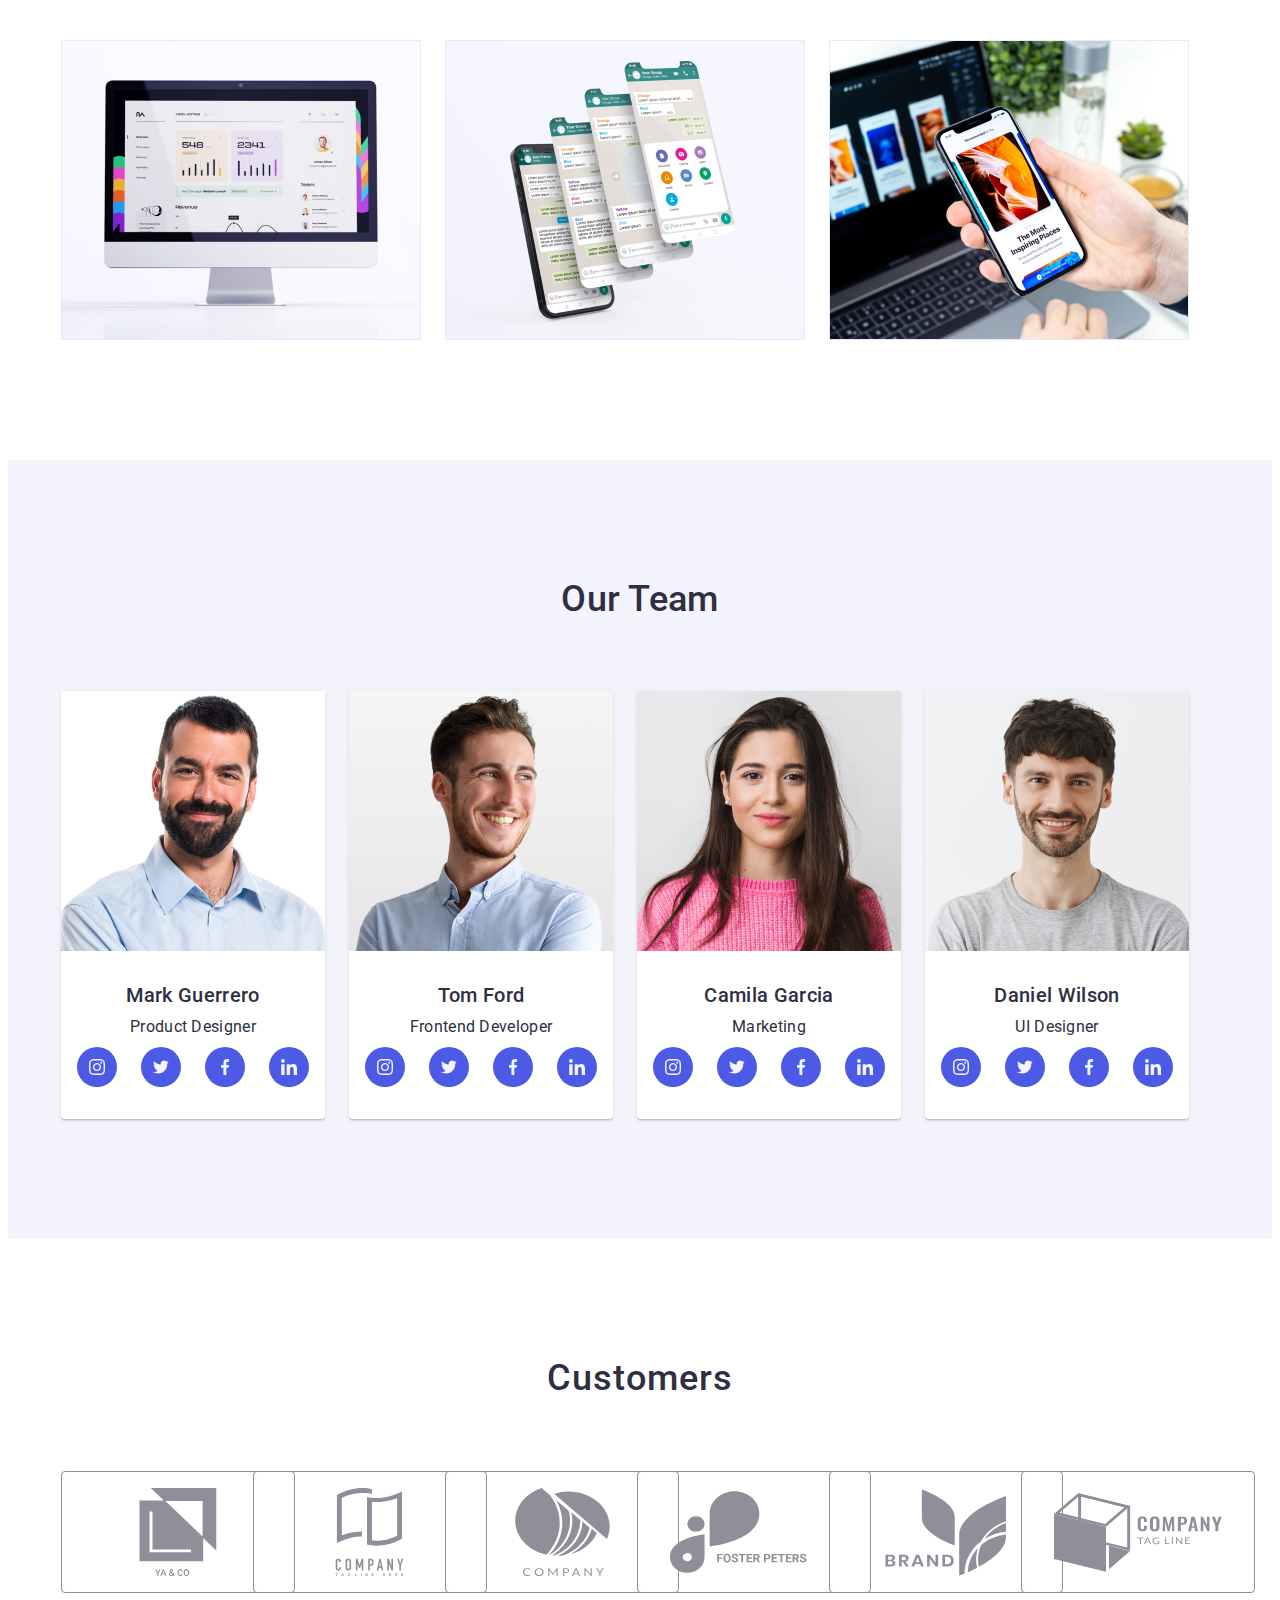
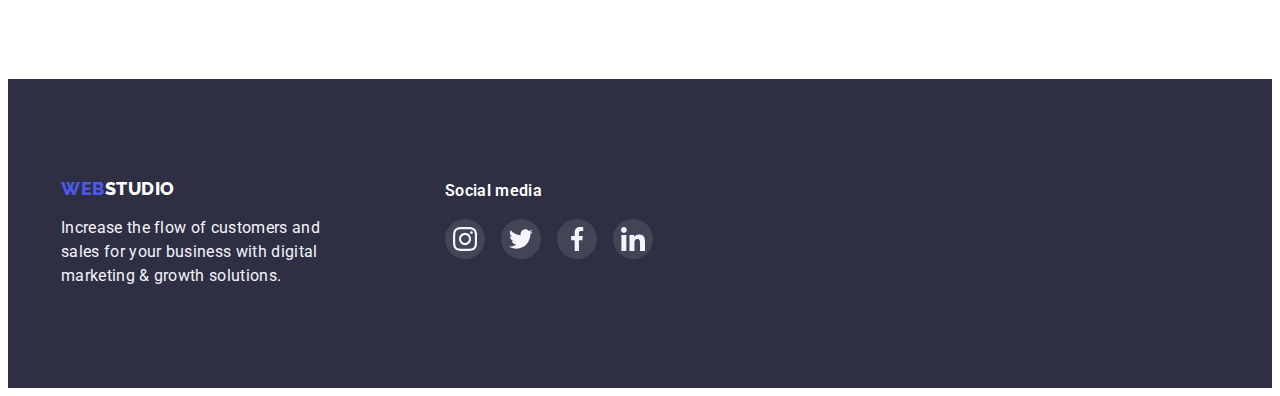
==== commit 912dec0d: "Add animation and modal" ====
--- a/index.html
+++ b/index.html
@@ -27,7 +27,7 @@
             ><span class="logo-web">Web</span>Studio</a
           >
           <ul class="nav-list list">
-            <li class="nav-li"><a href="./index.html" class="nav-link">Studio</a></li>
+            <li class="nav-li"><a href="./index.html" class="nav-link active">Studio</a></li>
             <li class="nav-li"><a href="./portfolio.html" class="nav-link">Portfolio</a></li>
             <li class="nav-li"><a href="" class="nav-link">Contacts</a></li>
           </ul>
@@ -48,7 +48,7 @@
       <section class="section hero">
         <div class="container">
           <h1 class="hero-title">Effective Solutions <br> for Your Business</h1>
-          <button type="button" class="btn-hero">Order Service</button>
+          <button type="button" class="btn-hero" data-modal-open>Order Service</button>
         </div>
       </section>
 
@@ -419,5 +419,18 @@
         </div>
     </div>
     </footer>
+
+    
+      <div class="backdrop is-hidden" data-modal>
+        <div class="modal">
+          <button class="modal-btn" data-modal-close>
+            <svg class="close-btn">
+              <use href="./images/icons.svg#icon-close"></use>
+            </svg>
+          </button>
+        </div>
+      </div>
+
+    <script src="./js/modal.js"></script>
   </body>
 </html>
--- a/css/styles.css
+++ b/css/styles.css
@@ -8,6 +8,8 @@
   --cloud-btn: #E7E9FC;
   --social-link: #31d0aa;
   --customers-logo: #8E8F99;
+
+  --ani-step: cubic-bezier(0.4, 0, 0.2, 1);
 }
 
 body {
@@ -102,6 +104,9 @@
   display: flex;
 }
 
+.nav-li {
+  position: relative;
+}
 .nav-li:not(:last-child) {
   margin-right: 40px;
 }
@@ -114,6 +119,7 @@
   
   color: var(--main-color);
   text-decoration: none;
+  transition: color 250ms var(--ani-step);
 }
 
 .nav-link:hover,
@@ -124,6 +130,20 @@
   color: var(--small-color);
 }
 
+.active::after {
+  content: "";
+  position: absolute;
+  bottom: 0;
+  left: 0;
+  display: block;  
+  width: 100%;
+  height: 4px;
+
+  background-color: var(--small-color);
+  border-radius: 2px;
+}
+
+
 .contact-list {
   display: flex;
   margin-left: auto;
@@ -139,8 +159,10 @@
 .contact {
   padding-top: 24px;
   padding-bottom: 24px;
+  
   color: var(--second-color);
   text-decoration: none;
+  transition: color 250ms var(--ani-step);
 }
 
 .contact:hover,
@@ -156,7 +178,8 @@
   background-color: var(--main-color);
   text-align: center;
   padding-top: 192px;
-  padding-bottom: 192px;    
+  padding-bottom: 192px;
+  margin: 0 auto;    
 
   max-width: 1440px;
   height: 600px;
@@ -191,6 +214,8 @@
   padding: 15px 30px;
   border-color: transparent;
   cursor: pointer;
+
+  transition: box-shadow 250ms var(--ani-step);
 }
 
 .btn-hero:hover,
@@ -387,6 +412,9 @@
   border: 1px solid var(--customers-logo);
   border-radius: 4px;
   color: var(--customers-logo);
+
+  transition: color 250ms var(--ani-step),
+  border 250ms var(--ani-step);
 }
 
 .customers-icon {
@@ -461,6 +489,8 @@
 
   border-radius: 50%;
   background-color: rgba(255, 255, 255, 0.1);
+
+  transition: background-color 250ms var(--ani-step);
 }
 
 .social-fot-link:hover,
@@ -477,6 +507,72 @@
   height: 24px;
 }
 
+/* Modal view */
+.backdrop {
+  position: fixed;
+  top: 0;
+  left: 0;
+  width: 100%;
+  height: 100%;
+
+  background: rgba(46, 47, 66, 0.4);
+  opacity: 1;
+  transition: opacity 250ms var(--ani-step);
+}
+
+.backdrop.is-hidden {
+  visibility: hidden;
+  opacity: 0;
+  pointer-events: none;
+}
+
+.backdrop.is-hidden .modal {
+  transform: translate(-50%, -50%) scale(0.9);
+}
+
+.modal {
+  position: absolute;
+  width: 408px;
+  height: 576px;
+  top: 50%;
+  left: 50%;
+
+  background-color: #fcfcfc;
+  box-shadow: 0px 1px 1px rgba(0, 0, 0, 0.14), 0px 1px 3px rgba(0, 0, 0, 0.12), 0px 2px 1px rgba(0, 0, 0, 0.2);
+  border-radius: 4px;
+
+  transform: translate(-50%, -50%) scale(1);
+  transition: transform 250ms var(--ani-step);
+}
+
+
+.modal-btn {
+  position: absolute;
+  top: 24px;
+  right: 24px;
+  display: inline-flex;
+  align-items: center;
+  width: 24px;
+  height: 24px;
+  padding: 8px 8px;
+
+  background-color: var(--cloud-btn);
+  border: transparent;
+  border-radius: 50%;
+  cursor: pointer;
+
+  transition: box-shadow 250ms var(--ani-step);
+}
+
+.modal-btn:hover,
+.modal-btn:focus {
+  box-shadow: -1px 0px 8px 0px rgba(74, 182, 209, 0.315);
+}
+
+.close-btn {
+  width: 8px;
+  height: 8px;
+}
 
 /* Portfolio */
 .portfolio {padding-top: 84px;}
@@ -502,6 +598,10 @@
   border-radius: 4px;
   align-items: center;
   cursor: pointer;
+
+  transition: background-color 250ms var(--ani-step),
+  color 250ms var(--ani-step),
+  box-shadow 250ms var(--ani-step);
 }
 
 .btn-projects:hover,
@@ -551,6 +651,7 @@
 .project-link {
   display: block;
   text-decoration: none;
+  transition: box-shadow 250ms var(--ani-step);
 }
 
 .project-link:hover,
@@ -579,3 +680,36 @@
   font-size: 16px;
   line-height: 1.5;
 }
+
+.img-owerlay {
+  position: relative;
+  overflow: hidden;
+}
+
+.owerlay {
+  position: absolute;
+  margin: auto;
+  top: 0;
+  left: 0;
+  
+  background-color: rgba(77, 90, 229, 0.8);
+  width: 100%;
+  height: 100%;
+
+  transform: translateY(100%);
+  transition: transform 250ms var(--ani-step);
+} 
+
+.project-link:hover .owerlay,
+.project-link:focus .owerlay {
+    transform: translateY(0);
+}
+
+.owerlay-content {
+  padding: 40px 32px 0 32px;
+  
+  font-weight: 400;
+  font-size: 16px;
+  line-height: 1,5px;
+  color: var(--cloud-btn);
+}